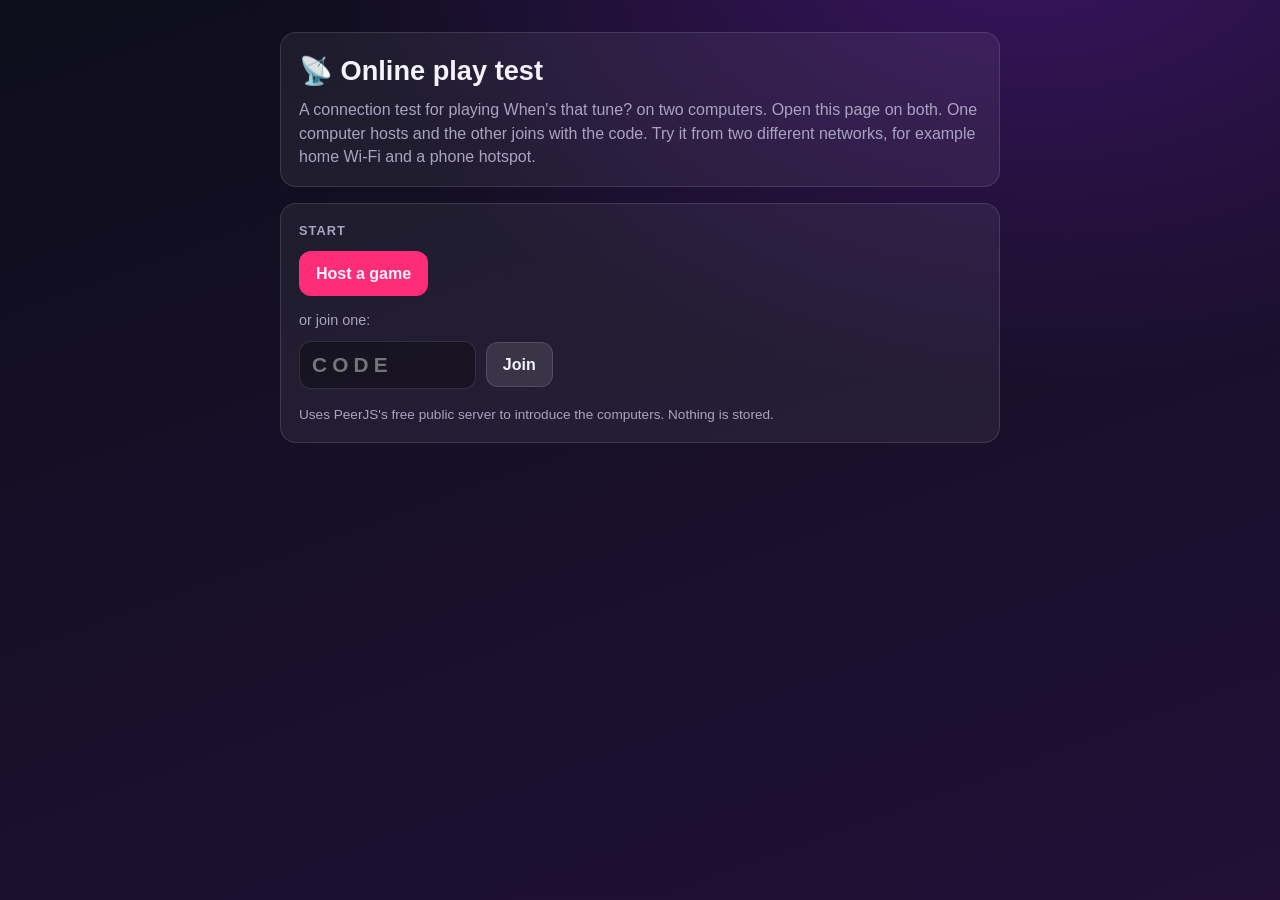
==== lab/peer.html @ 81c978b1 "Publish site (built from bf3a539)" ====
<!DOCTYPE html>
<html lang="en">
<head>
<meta charset="utf-8">
<meta name="viewport" content="width=device-width, initial-scale=1">
<title>Online play test</title>
<meta name="robots" content="noindex">
<meta name="color-scheme" content="dark">
<link rel="icon" href="data:image/svg+xml,%3Csvg xmlns='http://www.w3.org/2000/svg' viewBox='0 0 100 100'%3E%3Ctext y='.9em' font-size='90'%3E%F0%9F%93%A1%3C/text%3E%3C/svg%3E">
<!--
  A throwaway spike: can two computers find each other through PeerJS's free
  public server and keep a shared state in sync? One computer hosts and owns
  the state; the others send it actions and draw what it broadcasts, the same
  shape When's that tune? would use online. Built into site/lab/ by
  tools/build-site.js; not linked from the game.
-->
<style>
* { box-sizing: border-box; margin: 0; padding: 0; }
:root {
  --bg1: #0e0e1c; --bg2: #221037;
  --card: rgba(255, 255, 255, 0.06); --line: rgba(255, 255, 255, 0.12);
  --text: #f4f2fb; --muted: #a9a3c2;
  --accent: #ff2d78; --accent2: #8a5cff;
  --good: #2fd977; --warn: #ffb454; --bad: #ff5c5c; --gold: #ffe08a;
}
body {
  font-family: -apple-system, BlinkMacSystemFont, "Segoe UI", Roboto, sans-serif;
  color: var(--text); line-height: 1.45;
  background: radial-gradient(1200px 800px at 80% -10%, #3b1462 0%, transparent 60%),
              linear-gradient(160deg, var(--bg1), var(--bg2));
  background-attachment: fixed; min-height: 100vh;
  padding: 32px 16px 48px;
}
main { max-width: 720px; margin: 0 auto; }
main > section { display: grid; gap: 16px; }
h1 { font-size: 1.7rem; }
h2 { font-size: 0.8rem; text-transform: uppercase; letter-spacing: 0.08em; color: var(--muted); margin-bottom: 10px; }
p { color: var(--muted); }
.hidden { display: none !important; }
.card { background: var(--card); border: 1px solid var(--line); border-radius: 16px; padding: 18px; }
.row { display: flex; gap: 10px; flex-wrap: wrap; align-items: center; }
button {
  font: inherit; font-weight: 600; color: var(--text); cursor: pointer;
  background: rgba(255, 255, 255, 0.1); border: 1px solid var(--line);
  border-radius: 12px; padding: 10px 16px;
}
button:hover:not(:disabled) { background: rgba(255, 255, 255, 0.18); }
button:disabled { opacity: 0.4; cursor: default; }
button.primary { background: var(--accent); border-color: transparent; }
button.primary:hover:not(:disabled) { background: #ff4a8c; }
input {
  font: inherit; font-size: 1.3rem; font-weight: 700; letter-spacing: 0.25em; text-transform: uppercase;
  width: 8.5em; padding: 8px 12px; border-radius: 12px; color: var(--text);
  background: rgba(0, 0, 0, 0.3); border: 1px solid var(--line);
}
input:focus-visible, button:focus-visible { outline: 2px solid var(--gold); outline-offset: 2px; }
.or { color: var(--muted); font-size: 0.9rem; }
.small { font-size: 0.85rem; }

.code { font-size: clamp(2.4rem, 12vw, 3.6rem); font-weight: 800; letter-spacing: 0.18em; color: var(--gold); line-height: 1.1; }
.link { font-family: ui-monospace, Menlo, monospace; font-size: 0.85rem; color: var(--muted); word-break: break-all; }

.pill { display: inline-flex; align-items: center; gap: 8px; font-weight: 600; }
.pill::before { content: ""; width: 10px; height: 10px; border-radius: 50%; background: var(--muted); }
.pill[data-kind="ok"]::before { background: var(--good); }
.pill[data-kind="wait"]::before { background: var(--warn); animation: pulse 1.2s infinite; }
.pill[data-kind="bad"]::before { background: var(--bad); }
@keyframes pulse { 50% { opacity: 0.3; } }
.facts { display: grid; grid-template-columns: repeat(auto-fit, minmax(150px, 1fr)); gap: 10px; margin-top: 12px; }
.fact { background: rgba(0, 0, 0, 0.2); border-radius: 10px; padding: 8px 12px; }
.fact b { display: block; font-size: 0.75rem; color: var(--muted); font-weight: 600; }

.peers { list-style: none; display: grid; gap: 6px; margin-top: 12px; }
.peers:empty { display: none; }
.peers li { display: flex; justify-content: space-between; gap: 10px; flex-wrap: wrap; background: rgba(0, 0, 0, 0.2); border-radius: 10px; padding: 8px 12px; }
.peers span { color: var(--muted); font-size: 0.9rem; }

.counter { display: flex; align-items: center; gap: 18px; }
.counter output { font-size: 2.6rem; font-weight: 800; min-width: 2.5ch; text-align: center; font-variant-numeric: tabular-nums; }
.counter button { font-size: 1.4rem; width: 56px; height: 56px; padding: 0; }
.song { margin-top: 12px; font-size: 1.1rem; }
.song:empty { display: none; }
.song small { color: var(--muted); }
.by { margin-top: 8px; font-size: 0.85rem; color: var(--muted); min-height: 1.3em; }

#log {
  font-family: ui-monospace, Menlo, monospace; font-size: 0.8rem; color: var(--muted);
  max-height: 220px; overflow: auto; display: grid; gap: 2px;
}
#log .bad { color: var(--bad); } #log .ok { color: var(--good); }
</style>
</head>
<body>
<main>

<section id="screen-start">
  <div class="card">
    <h1>📡 Online play test</h1>
    <p style="margin-top:8px">A connection test for playing When's that tune? on two computers.
      Open this page on both. One computer hosts and the other joins with the code.
      Try it from two different networks, for example home Wi‑Fi and a phone hotspot.</p>
  </div>
  <div class="card">
    <h2>Start</h2>
    <div class="row">
      <button id="btn-host" class="primary" type="button">Host a game</button>
      <button id="btn-resume" class="hidden" type="button"></button>
    </div>
    <p class="or" style="margin:14px 0 10px">or join one:</p>
    <form id="join-form" class="row" autocomplete="off">
      <input id="join-code" maxlength="4" placeholder="CODE" spellcheck="false" autocapitalize="characters" aria-label="Game code">
      <button id="btn-join" type="submit">Join</button>
    </form>
    <p id="join-hint" class="small hidden" style="margin-top:10px">Press <b>Join</b> to connect.</p>
    <p class="small" style="margin-top:16px">Uses PeerJS's free public server to introduce the computers. Nothing is stored.</p>
  </div>
</section>

<section id="screen-room" class="hidden">
  <div class="card">
    <div class="row" style="justify-content:space-between">
      <h2 id="room-role" style="margin:0"></h2>
      <button id="btn-leave" type="button">Leave</button>
    </div>
    <div id="room-code" class="code"></div>
    <div id="host-share" class="hidden">
      <p class="link" id="room-link" style="margin:6px 0 10px"></p>
      <button id="btn-copy" type="button">Copy link</button>
    </div>
  </div>

  <div class="card">
    <h2>Connection</h2>
    <div id="status" class="pill" data-kind="wait">Starting…</div>
    <div id="guest-facts" class="facts hidden">
      <div class="fact"><b>Route</b><span id="f-route">…</span></div>
      <div class="fact"><b>Round trip</b><span id="f-rtt">…</span></div>
      <div class="fact"><b>Connected in</b><span id="f-took">…</span></div>
    </div>
    <ul id="peers" class="peers"></ul>
  </div>

  <div class="card">
    <h2>Shared counter</h2>
    <p class="small" style="margin-bottom:12px">Press from either computer; both should change at once.</p>
    <div class="counter">
      <button id="btn-dec" type="button" aria-label="Minus one">−</button>
      <output id="counter">0</output>
      <button id="btn-inc" type="button" aria-label="Plus one">+</button>
    </div>
    <div id="counter-by" class="by"></div>
  </div>

  <div class="card">
    <h2>Music</h2>
    <p class="small" style="margin-bottom:12px">Either computer can start a song; it plays on both.</p>
    <div class="row">
      <button id="btn-play" class="primary" type="button">▶ Play a random song</button>
      <button id="btn-stop" type="button">■ Stop</button>
      <button id="btn-unmute" class="hidden" type="button">🔈 Tap to enable sound</button>
    </div>
    <div id="song" class="song"></div>
    <div id="song-by" class="by"></div>
  </div>

  <div class="card">
    <h2>Log</h2>
    <div id="log" aria-live="polite"></div>
  </div>
</section>

</main>

<script src="peerjs-1.5.5.min.js"></script>
<script>
(() => {
  'use strict';
  const PREFIX = 'whens-that-tune-';        // our corner of PeerJS's shared name space
  const ALPHABET = 'ABCDEFGHJKMNPQRSTUVWXYZ23456789';   // no 0/O, 1/I/L
  const PING_MS = 2000;
  const QUIET_MS = 6000;                    // no word from the other side this long: "not responding"
  const RETRY_MS = 3000;
  const STUCK_MS = 15000;                   // introduced, but no direct link this long: blocked
  const HOST_KEY = 'peer-test-host';
  const CID_KEY = 'peer-test-cid';

  const $ = id => document.getElementById(id);
  const now = () => performance.now();
  const store = {
    get(k) { try { return sessionStorage.getItem(k); } catch { return null; } },
    set(k, v) { try { sessionStorage.setItem(k, v); } catch {} },
    del(k) { try { sessionStorage.removeItem(k); } catch {} }
  };

  let role = null;        // 'host' | 'guest'
  let code = '';
  let peer = null;
  let deck = [];
  // The host's state is the truth; guests only ever hold the last copy it sent.
  let state = { counter: 0, counterBy: '', song: null, songBy: '', guests: [] };

  // Host: one entry per guest. Guest: one entry, for the host.
  const links = new Map();   // key -> { conn, name, rtt, route, heard }
  const guestNames = new Map();  // host: a guest tab's id -> "Guest n", kept across its reconnects
  let guestSeq = 0;

  // ---------- log ----------
  function log(msg, kind) {
    const t = new Date().toLocaleTimeString([], { hour12: false });
    const line = document.createElement('div');
    line.textContent = `${t}  ${msg}`;
    if (kind) line.className = kind;
    $('log').prepend(line);
  }
  function status(kind, text) {
    $('status').dataset.kind = kind;
    $('status').textContent = text;
  }

  // ---------- codes ----------
  function newCode() {
    const n = crypto.getRandomValues(new Uint32Array(4));
    return [...n].map(x => ALPHABET[x % ALPHABET.length]).join('');
  }
  const clean = s => String(s || '').toUpperCase().replace(/[^A-Z0-9]/g, '').slice(0, 4);
  const joinLink = c => `${location.origin}${location.pathname}#join=${c}`;

  // ---------- audio ----------
  // One element for the whole page: Safari lets a page play sound only on an
  // element that has already played from a click.
  const audio = new Audio();
  audio.preload = 'auto';
  function unlockAudio() {
    if (audio.dataset.unlocked) return;
    audio.dataset.unlocked = '1';
    audio.muted = true;
    audio.play().catch(() => {}).finally(() => { audio.pause(); audio.muted = false; });
  }
  function playSong(song) {
    audio.src = song.previewUrl;
    audio.currentTime = 0;
    audio.play().then(() => $('btn-unmute').classList.add('hidden')).catch(() => {
      $('btn-unmute').classList.remove('hidden');
      log('The browser blocked sound until you tap the page', 'bad');
    });
  }
  function stopSong() { audio.pause(); }

  // ---------- connection facts ----------
  // Which way the data really flows: straight between the computers, or
  // bounced off PeerJS's relay because a network wouldn't allow direct.
  async function route(conn) {
    const pc = conn.peerConnection;
    if (!pc) return null;
    const stats = await pc.getStats();
    let pair = null;
    stats.forEach(s => { if (s.type === 'transport' && s.selectedCandidatePairId) pair = stats.get(s.selectedCandidatePairId); });
    if (!pair) stats.forEach(s => { if (s.type === 'candidate-pair' && s.nominated && s.state === 'succeeded') pair = s; });
    if (!pair) return null;
    const types = [stats.get(pair.localCandidateId), stats.get(pair.remoteCandidateId)].map(c => c && c.candidateType);
    if (types.includes('relay')) return 'Through the relay server';
    if (types.every(t => t === 'host')) return 'Direct, same network';
    return 'Direct over the internet';
  }

  function heartbeat() {
    for (const link of links.values()) {
      if (!link.conn.open) continue;
      link.conn.send({ type: 'ping', t: Date.now() });
      route(link.conn).then(r => { if (r && r !== link.route) { if (link.route) log(`${link.name}: route is now "${r}"`); link.route = r; render(); } })
        .catch(() => {});
    }
    render();
  }
  setInterval(heartbeat, PING_MS);

  function handleCommon(link, msg) {
    link.heard = now();
    if (msg.type === 'ping') { link.conn.send({ type: 'pong', t: msg.t }); return true; }
    if (msg.type === 'pong') { link.rtt = Date.now() - msg.t; return true; }
    return false;
  }

  // ---------- host ----------
  function host(wanted, tries = 0) {
    role = 'host';
    code = wanted || newCode();
    enterRoom();
    status('wait', `Claiming code ${code}…`);
    peer = new Peer(PREFIX + code, { debug: 1 });

    peer.on('open', () => {
      store.set(HOST_KEY, code);
      status('wait', 'Waiting for someone to join');
      log(`Code ${code} is ours. Share the link.`, 'ok');
      loadDeck();
    });

    peer.on('connection', conn => {
      const cid = (conn.metadata && conn.metadata.cid) || conn.peer;
      if (!guestNames.has(cid)) guestNames.set(cid, `Guest ${++guestSeq}`);
      const name = guestNames.get(cid);
      conn.on('open', () => {
        // A guest that reconnects replaces its old, dead link.
        for (const [k, l] of links) if (l.cid === cid) { l.conn.close(); links.delete(k); }
        links.set(conn.peer, { conn, cid, name, rtt: null, route: null, heard: now() });
        log(`${name} joined`, 'ok');
        broadcastState();
        heartbeat();
      });
      conn.on('data', msg => {
        const link = links.get(conn.peer);
        if (!link || handleCommon(link, msg)) return;
        if (msg.type === 'act') act(msg.name, name);
      });
      conn.on('close', () => {
        if (links.get(conn.peer)?.conn !== conn) return;
        links.delete(conn.peer);
        log(`${name} left`, 'bad');
        broadcastState();
      });
      conn.on('error', e => log(`${name}: ${e.type || e.message}`, 'bad'));
    });

    peer.on('disconnected', () => {
      // Lost the switchboard only: games in progress carry on, but nobody new
      // can join until we're back.
      log('Lost touch with the PeerJS server; reconnecting…', 'bad');
      setTimeout(() => { if (peer && !peer.destroyed) peer.reconnect(); }, RETRY_MS);
    });

    peer.on('error', e => {
      if (e.type === 'unavailable-id') {
        peer.destroy();
        // Our own code, reclaimed after a refresh, can stay taken for a few
        // seconds while the server notices the old tab is gone.
        if (wanted && tries < 5) {
          log(`Code ${code} is still held; trying again…`);
          setTimeout(() => host(wanted, tries + 1), RETRY_MS);
        } else {
          log(`Code ${code} is taken; picking another`);
          host();
        }
        return;
      }
      log(`Error: ${e.type || e.message}`, 'bad');
      if (e.type === 'network' || e.type === 'server-error') status('bad', 'Can’t reach the PeerJS server');
    });
  }

  function loadDeck() {
    if (deck.length) return;
    fetch('../deck.json').then(r => r.json()).then(d => {
      deck = d.rounds.filter(r => r.previewUrl);
      log(`${deck.length} songs ready`);
      render();
    }).catch(() => log('Couldn’t load ../deck.json; songs won’t play', 'bad'));
  }

  function act(name, by) {
    if (role === 'guest') {
      const link = [...links.values()][0];
      if (link && link.conn.open) link.conn.send({ type: 'act', name });
      return;
    }
    if (name === 'inc' || name === 'dec') {
      state.counter += name === 'inc' ? 1 : -1;
      state.counterBy = `${by} pressed ${name === 'inc' ? '+' : '−'}`;
    } else if (name === 'play') {
      if (!deck.length) return;
      let song;
      do song = deck[Math.floor(Math.random() * deck.length)];
      while (deck.length > 1 && state.song && song.previewUrl === state.song.previewUrl);
      state.song = { title: song.title, artist: song.artist, year: song.year, previewUrl: song.previewUrl };
      state.songBy = `${by} started it`;
      for (const l of links.values()) if (l.conn.open) l.conn.send({ type: 'play', song: state.song });
      // Start here about when the song reaches the slowest guest.
      const lag = Math.max(0, ...[...links.values()].map(l => (l.rtt || 0) / 2));
      setTimeout(() => playSong(state.song), lag);
    } else if (name === 'stop') {
      state.song = null;
      state.songBy = `${by} stopped it`;
      for (const l of links.values()) if (l.conn.open) l.conn.send({ type: 'stop' });
      stopSong();
    }
    broadcastState();
  }

  function broadcastState() {
    state.guests = [...links.values()].map(l => l.name);
    for (const l of links.values()) if (l.conn.open) l.conn.send({ type: 'state', state });
    render();
  }

  // ---------- guest ----------
  let started = 0, retryTimer = 0, tries = 0;

  function join(wanted) {
    role = 'guest';
    code = wanted;
    enterRoom();
    status('wait', 'Reaching the PeerJS server…');
    started = now();
    peer = new Peer({ debug: 1 });
    peer.on('open', () => connect());
    peer.on('disconnected', () => {
      setTimeout(() => { if (peer && !peer.destroyed) peer.reconnect(); }, RETRY_MS);
    });
    peer.on('error', e => {
      if (e.type === 'peer-unavailable') {
        status('bad', `No game with code ${code} right now`);
        log(`No game with code ${code}; retrying…`, 'bad');
        retry();
        return;
      }
      log(`Error: ${e.type || e.message}`, 'bad');
      if (e.type === 'network' || e.type === 'server-error') { status('bad', 'Can’t reach the PeerJS server'); retry(); }
    });
  }

  function cid() {
    let id = store.get(CID_KEY);
    if (!id) { id = crypto.getRandomValues(new Uint32Array(2)).join('-'); store.set(CID_KEY, id); }
    return id;
  }

  function connect() {
    clearTimeout(retryTimer);
    status('wait', `Connecting to ${code}…`);
    const conn = peer.connect(PREFIX + code, { reliable: true, serialization: 'json', metadata: { cid: cid() } });
    const link = { conn, name: 'Host', rtt: null, route: null, heard: now() };
    // The host answered but no link opened: with PeerJS's relay servers gone
    // (their names no longer resolve), that means a network blocked direct.
    const stuck = setTimeout(() => {
      if (conn.open) return;
      status('bad', 'Found the game, but couldn’t link up directly');
      log('No direct link after 15 s: one of the networks blocks it, and there is no relay to fall back on', 'bad');
    }, STUCK_MS);
    conn.on('open', () => {
      clearTimeout(stuck);
      links.clear();
      links.set('host', link);
      tries = 0;
      const took = ((now() - started) / 1000).toFixed(1);
      $('f-took').textContent = `${took} s`;
      log(`Connected to ${code} in ${took} s`, 'ok');
      heartbeat();
    });
    conn.on('data', msg => {
      if (handleCommon(link, msg)) return;
      if (msg.type === 'state') { state = msg.state; render(); }
      else if (msg.type === 'play') playSong(msg.song);
      else if (msg.type === 'stop') stopSong();
    });
    conn.on('close', () => {
      if (links.get('host') !== link) return;
      links.delete('host');
      log('Connection to the host closed', 'bad');
      stopSong();
      retry();
    });
    conn.on('error', e => log(`Connection: ${e.type || e.message}`, 'bad'));
  }

  function retry() {
    clearTimeout(retryTimer);
    if (++tries > 20) { status('bad', 'Gave up. Check the code and join again.'); return; }
    started = now();
    retryTimer = setTimeout(() => {
      if (peer.disconnected) peer.reconnect();
      if (peer.open) connect(); else peer.once('open', connect);
    }, RETRY_MS);
    render();
  }

  // ---------- screen ----------
  function enterRoom() {
    $('screen-start').classList.add('hidden');
    $('screen-room').classList.remove('hidden');
    $('room-code').textContent = code;
    $('room-role').textContent = role === 'host' ? 'You’re hosting' : 'You joined';
    $('host-share').classList.toggle('hidden', role !== 'host');
    $('guest-facts').classList.toggle('hidden', role !== 'guest');
    $('room-link').textContent = joinLink(code);
    if (role === 'guest') history.replaceState(null, '', `#join=${code}`);
    else history.replaceState(null, '', location.pathname);
    render();
  }

  const fmtRtt = l => l.rtt == null ? '…' : `${l.rtt} ms`;
  const quiet = l => now() - l.heard > QUIET_MS;

  function render() {
    if (!role) return;
    const live = [...links.values()].filter(l => l.conn.open);
    if (role === 'host') {
      if (peer && peer.open) {
        const n = live.length;
        if (!n) status('wait', 'Waiting for someone to join');
        else if (live.some(quiet)) status('bad', 'A guest isn’t responding');
        else status('ok', `${n} ${n === 1 ? 'computer' : 'computers'} connected`);
      }
      $('peers').replaceChildren(...live.map(l => {
        const li = document.createElement('li');
        const b = document.createElement('b');
        b.textContent = l.name;
        const s = document.createElement('span');
        s.textContent = [l.route || 'finding route…', fmtRtt(l), quiet(l) ? 'not responding' : ''].filter(Boolean).join(' · ');
        li.append(b, s);
        return li;
      }));
    } else {
      const l = links.get('host');
      if (l && l.conn.open) {
        status(quiet(l) ? 'bad' : 'ok', quiet(l) ? 'Host isn’t responding' : `Connected to ${code}`);
        $('f-route').textContent = l.route || '…';
        $('f-rtt').textContent = fmtRtt(l);
      }
      const others = state.guests.length - 1;
      $('peers').replaceChildren();
      if (others > 0) {
        const li = document.createElement('li');
        li.textContent = `${others} other ${others === 1 ? 'guest' : 'guests'} connected`;
        $('peers').append(li);
      }
    }
    const canAct = role === 'host' || live.length > 0;
    $('counter').textContent = state.counter;
    $('counter-by').textContent = state.counterBy;
    for (const id of ['btn-inc', 'btn-dec', 'btn-stop']) $(id).disabled = !canAct;
    $('btn-play').disabled = !canAct || (role === 'host' && !deck.length);
    $('song').replaceChildren();
    if (state.song) {
      $('song').textContent = `♪ ${state.song.title} — ${state.song.artist} `;
      const y = document.createElement('small');
      y.textContent = `(${state.song.year})`;
      $('song').append(y);
    }
    $('song-by').textContent = state.songBy;
  }

  // ---------- wiring ----------
  const me = () => role === 'host' ? 'Host' : 'You';
  $('btn-inc').addEventListener('click', () => act('inc', me()));
  $('btn-dec').addEventListener('click', () => act('dec', me()));
  $('btn-play').addEventListener('click', () => act('play', me()));
  $('btn-stop').addEventListener('click', () => act('stop', me()));
  $('btn-unmute').addEventListener('click', () => {
    audio.play().then(() => $('btn-unmute').classList.add('hidden')).catch(() => {});
  });
  $('btn-host').addEventListener('click', () => { unlockAudio(); host(); });
  $('btn-resume').addEventListener('click', () => { unlockAudio(); host(store.get(HOST_KEY)); });
  $('join-form').addEventListener('submit', e => {
    e.preventDefault();
    const c = clean($('join-code').value);
    if (c.length !== 4) { $('join-code').focus(); return; }
    unlockAudio();
    join(c);
  });
  $('join-code').addEventListener('input', e => { e.target.value = clean(e.target.value); });
  $('btn-copy').addEventListener('click', () => {
    navigator.clipboard.writeText(joinLink(code))
      .then(() => { $('btn-copy').textContent = 'Copied ✓'; setTimeout(() => { $('btn-copy').textContent = 'Copy link'; }, 1500); })
      .catch(() => { getSelection().selectAllChildren($('room-link')); });
  });
  $('btn-leave').addEventListener('click', () => {
    if (role === 'host') store.del(HOST_KEY);
    if (peer) peer.destroy();
    location.href = location.pathname;
  });
  // Tell the other side at once, rather than leaving it to notice the silence.
  addEventListener('pagehide', () => { if (peer) peer.destroy(); });

  // A join link fills in the code; the Join click also unlocks sound.
  const m = location.hash.match(/join=([A-Za-z0-9]{4})/);
  if (m) {
    $('join-code').value = clean(m[1]);
    $('join-hint').classList.remove('hidden');
    $('btn-join').classList.add('primary');
    $('btn-host').classList.remove('primary');
    $('btn-join').focus();
  }
  const saved = store.get(HOST_KEY);
  if (saved) {
    $('btn-resume').textContent = `Resume hosting ${saved}`;
    $('btn-resume').classList.remove('hidden');
  }
  if (typeof Peer === 'undefined') log('PeerJS didn’t load', 'bad');
})();
</script>
</body>
</html>
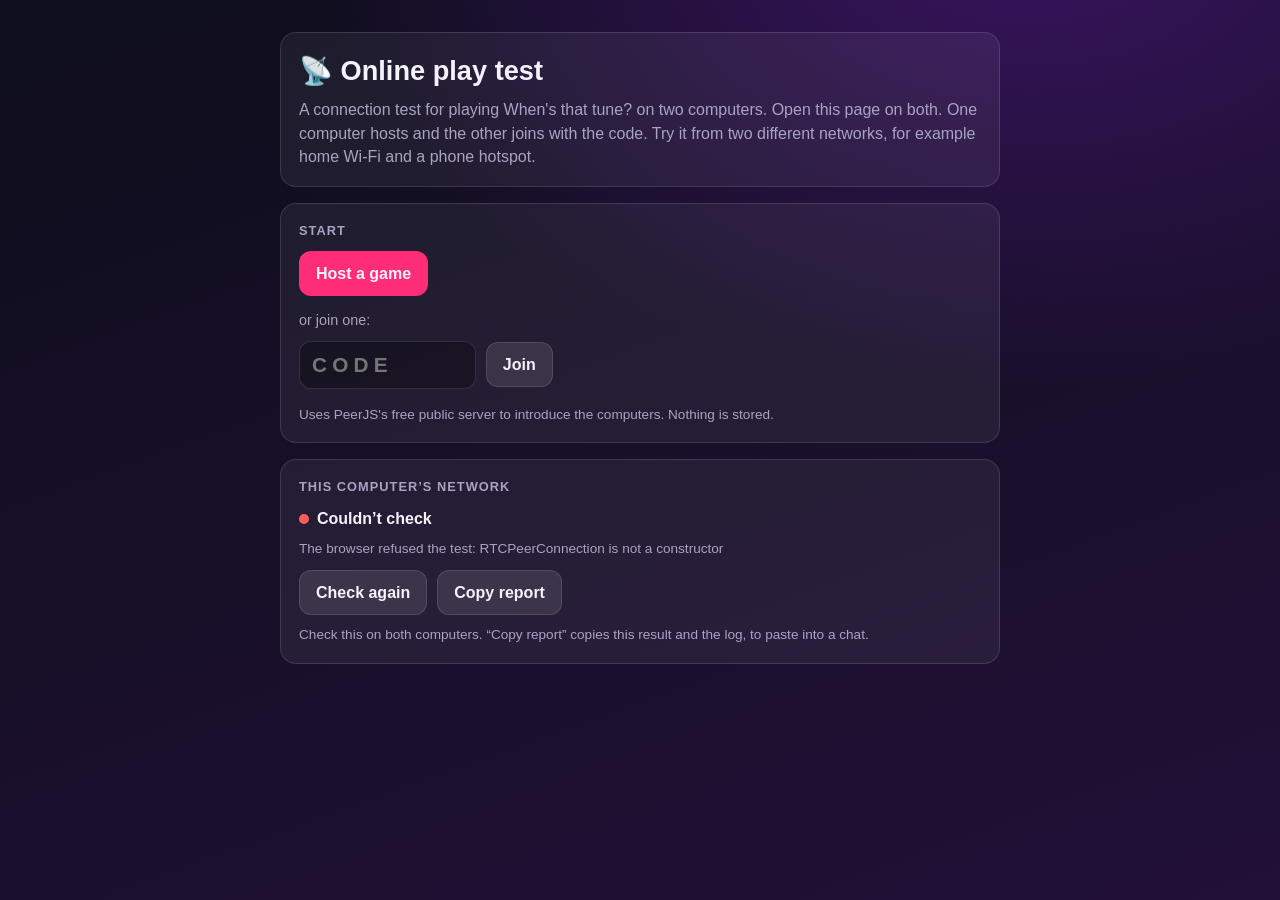
==== commit ba6753f6: "Publish site (built from 9160bf3)" ====
--- a/lab/peer.html
+++ b/lab/peer.html
@@ -65,6 +65,7 @@
 .pill[data-kind="ok"]::before { background: var(--good); }
 .pill[data-kind="wait"]::before { background: var(--warn); animation: pulse 1.2s infinite; }
 .pill[data-kind="bad"]::before { background: var(--bad); }
+.pill[data-kind="warn"]::before { background: var(--warn); }
 @keyframes pulse { 50% { opacity: 0.3; } }
 .facts { display: grid; grid-template-columns: repeat(auto-fit, minmax(150px, 1fr)); gap: 10px; margin-top: 12px; }
 .fact { background: rgba(0, 0, 0, 0.2); border-radius: 10px; padding: 8px 12px; }
@@ -169,6 +170,17 @@
   </div>
 </section>
 
+<div class="card" style="margin-top:16px">
+  <h2>This computer’s network</h2>
+  <div id="net-verdict" class="pill" data-kind="wait">Checking…</div>
+  <p id="net-detail" class="small" style="margin-top:8px"></p>
+  <div class="row" style="margin-top:12px">
+    <button id="btn-recheck" type="button">Check again</button>
+    <button id="btn-report" type="button">Copy report</button>
+  </div>
+  <p class="small" style="margin-top:10px">Check this on both computers. “Copy report” copies this result and the log, to paste into a chat.</p>
+</div>
+
 </main>
 
 <script src="peerjs-1.5.5.min.js"></script>
@@ -263,6 +275,118 @@
     return 'Direct over the internet';
   }
 
+  // Why a link didn't open: which kinds of address each side offered (host =
+  // on its own network, srflx = its public address, relay = via a relay) and
+  // how many of the routes between them were tried and worked.
+  async function iceReport(conn) {
+    const pc = conn.peerConnection;
+    if (!pc) return ['No connection details (the other side never answered)'];
+    const stats = await pc.getStats();
+    const mine = new Set(), theirs = new Set();
+    let pairs = 0, worked = 0;
+    stats.forEach(s => {
+      if (s.type === 'local-candidate') mine.add(s.candidateType);
+      if (s.type === 'remote-candidate') theirs.add(s.candidateType);
+      if (s.type === 'candidate-pair') { pairs++; if (s.state === 'succeeded') worked++; }
+    });
+    const list = set => [...set].join(', ') || 'none';
+    const lines = [`Details: link ${pc.iceConnectionState}; this side offered ${list(mine)}; the other side offered ${list(theirs)}; ${worked} of ${pairs} routes worked`];
+    // With no addresses of our own, the other side's never get paired up, so
+    // they can't be judged.
+    if (!mine.size) return [...lines, 'This computer offered no addresses at all: its network or browser blocks this kind of traffic.'];
+    if (!theirs.size) lines.push('No addresses arrived from the other computer.');
+    else if (!theirs.has('srflx')) lines.push('The other computer offered no public address: its network may block this kind of traffic.');
+    if (!mine.has('srflx')) lines.push('This computer found no public address: its network may block this kind of traffic.');
+    return lines;
+  }
+
+  // ---------- this computer's network ----------
+  // Ask three public address servers (STUN) what our address looks like from
+  // outside. None answer: this kind of traffic (UDP) is blocked. They see
+  // different public ports for the same connection: a strict ("symmetric")
+  // NAT, which gives every destination its own port, so the other side can't
+  // aim at us. One port for all: an easy NAT, fine for direct links.
+  const STUN = ['stun:stun.l.google.com:19302', 'stun:stun1.l.google.com:19302', 'stun:stun.cloudflare.com:3478'];
+  let net = { verdict: 'Checking…', detail: '' };
+
+  function setNet(kind, verdict, detail) {
+    net = { kind, verdict, detail };
+    $('net-verdict').dataset.kind = kind;
+    $('net-verdict').textContent = verdict;
+    $('net-detail').textContent = detail;
+  }
+
+  const maskIp = a => a.includes(':') ? a.split(':').slice(0, 2).join(':') + ':…' : a.split('.').slice(0, 2).join('.') + '.x.x';
+
+  async function checkNetwork() {
+    $('btn-recheck').disabled = true;
+    setNet('wait', 'Checking…', '');
+    try {
+      const pc = new RTCPeerConnection({ iceServers: STUN.map(urls => ({ urls })) });
+      const found = [];            // public addresses the servers reported
+      const failed = new Set();    // servers that reported an error…
+      const replied = new Set();   // …and servers that answered (on some address family)
+      let local = 0;
+      pc.onicecandidate = e => {
+        const c = e.candidate && e.candidate.candidate;
+        if (!c) return;
+        const f = c.split(' ');    // foundation component protocol priority address port "typ" type …
+        if (f[2].toLowerCase() !== 'udp') return;
+        if (f[7] === 'host') local++;
+        if (f[7] === 'srflx') { found.push({ addr: f[4], port: f[5] }); if (e.candidate.url) replied.add(e.candidate.url); }
+      };
+      // A failed IPv6 lookup is normal on an IPv4-only network; it doesn't
+      // mean the server didn't answer.
+      pc.onicecandidateerror = e => { if (e.url && !String(e.address || '').includes(':')) failed.add(e.url); };
+      pc.createDataChannel('probe');
+      await pc.setLocalDescription(await pc.createOffer());
+      await new Promise(done => {
+        const t = setTimeout(done, 6000);
+        pc.onicegatheringstatechange = () => { if (pc.iceGatheringState === 'complete') { clearTimeout(t); done(); } };
+      });
+      pc.close();
+
+      const answered = STUN.length - [...failed].filter(u => !replied.has(u)).length;
+      const v4 = found.filter(f => !f.addr.includes(':'));
+      const ports = new Map();   // public address -> the ports seen on it
+      for (const f of v4) (ports.get(f.addr) || ports.set(f.addr, new Set()).get(f.addr)).add(f.port);
+      const portCounts = [...ports.values()].map(s => s.size);
+      const where = v4.length ? `Public address ${[...ports.keys()].map(maskIp).join(', ')}. ` : '';
+      const asked = `${answered} of ${STUN.length} address servers answered.`;
+
+      if (!found.length) {
+        setNet('bad', 'Blocks direct links',
+          `No address server answered${local ? '' : ' and no network interface was found'}, so this network seems to block the traffic direct links use (UDP). ` +
+          'Only a relay running over normal web traffic (TCP port 443) could connect this computer.');
+      } else if (ports.size > 1 || portCounts.some(n => n > 1)) {
+        setNet('warn', 'Strict network (symmetric NAT)',
+          `${where}The address servers saw ${ports.size > 1 ? 'different public addresses' : 'a different public port each'}, so this network gives every destination its own port. ` +
+          `A direct link can still work if the other computer’s network is open; if both are strict, only a relay can connect them. ${asked}`);
+      } else {
+        setNet('ok', 'Open to direct links (easy NAT)',
+          `${where}This network keeps one public port for all destinations, so direct links should work unless the other side blocks them. ` +
+          `${asked}${answered < 2 ? ' (With only one answer this is a best guess.)' : ''}`);
+      }
+      log(`This computer’s network: ${net.verdict}`, net.kind === 'ok' ? 'ok' : 'bad');
+    } catch (e) {
+      setNet('bad', 'Couldn’t check', `The browser refused the test: ${e.message}`);
+    }
+    $('btn-recheck').disabled = false;
+  }
+
+  function report() {
+    const lines = [...$('log').children].map(l => l.textContent).reverse();
+    return [
+      'Online play test report',
+      `Role: ${role ? `${role}, code ${code}` : 'not connected'}`,
+      `Browser: ${navigator.userAgent}`,
+      `Network: ${net.verdict}. ${net.detail}`,
+      '',
+      'Log:',
+      ...lines
+    ].join('\n');
+  }
+
   function heartbeat() {
     for (const link of links.values()) {
       if (!link.conn.open) continue;
@@ -300,7 +424,13 @@
       const cid = (conn.metadata && conn.metadata.cid) || conn.peer;
       if (!guestNames.has(cid)) guestNames.set(cid, `Guest ${++guestSeq}`);
       const name = guestNames.get(cid);
+      const stuck = setTimeout(async () => {
+        if (conn.open) return;
+        log(`${name} found the game, but no direct link opened in 15 s`, 'bad');
+        for (const line of await iceReport(conn)) log(line, 'bad');
+      }, STUCK_MS);
       conn.on('open', () => {
+        clearTimeout(stuck);
         // A guest that reconnects replaces its old, dead link.
         for (const [k, l] of links) if (l.cid === cid) { l.conn.close(); links.delete(k); }
         links.set(conn.peer, { conn, cid, name, rtt: null, route: null, heard: now() });
@@ -431,10 +561,11 @@
     const link = { conn, name: 'Host', rtt: null, route: null, heard: now() };
     // The host answered but no link opened: with PeerJS's relay servers gone
     // (their names no longer resolve), that means a network blocked direct.
-    const stuck = setTimeout(() => {
+    const stuck = setTimeout(async () => {
       if (conn.open) return;
       status('bad', 'Found the game, but couldn’t link up directly');
       log('No direct link after 15 s: one of the networks blocks it, and there is no relay to fall back on', 'bad');
+      for (const line of await iceReport(conn)) log(line, 'bad');
     }, STUCK_MS);
     conn.on('open', () => {
       clearTimeout(stuck);
@@ -586,6 +717,14 @@
     $('btn-resume').classList.remove('hidden');
   }
   if (typeof Peer === 'undefined') log('PeerJS didn’t load', 'bad');
+
+  $('btn-recheck').addEventListener('click', checkNetwork);
+  $('btn-report').addEventListener('click', () => {
+    navigator.clipboard.writeText(report())
+      .then(() => { $('btn-report').textContent = 'Copied ✓'; setTimeout(() => { $('btn-report').textContent = 'Copy report'; }, 1500); })
+      .catch(() => { log('Couldn’t copy; select the log by hand', 'bad'); });
+  });
+  checkNetwork();
 })();
 </script>
 </body>
